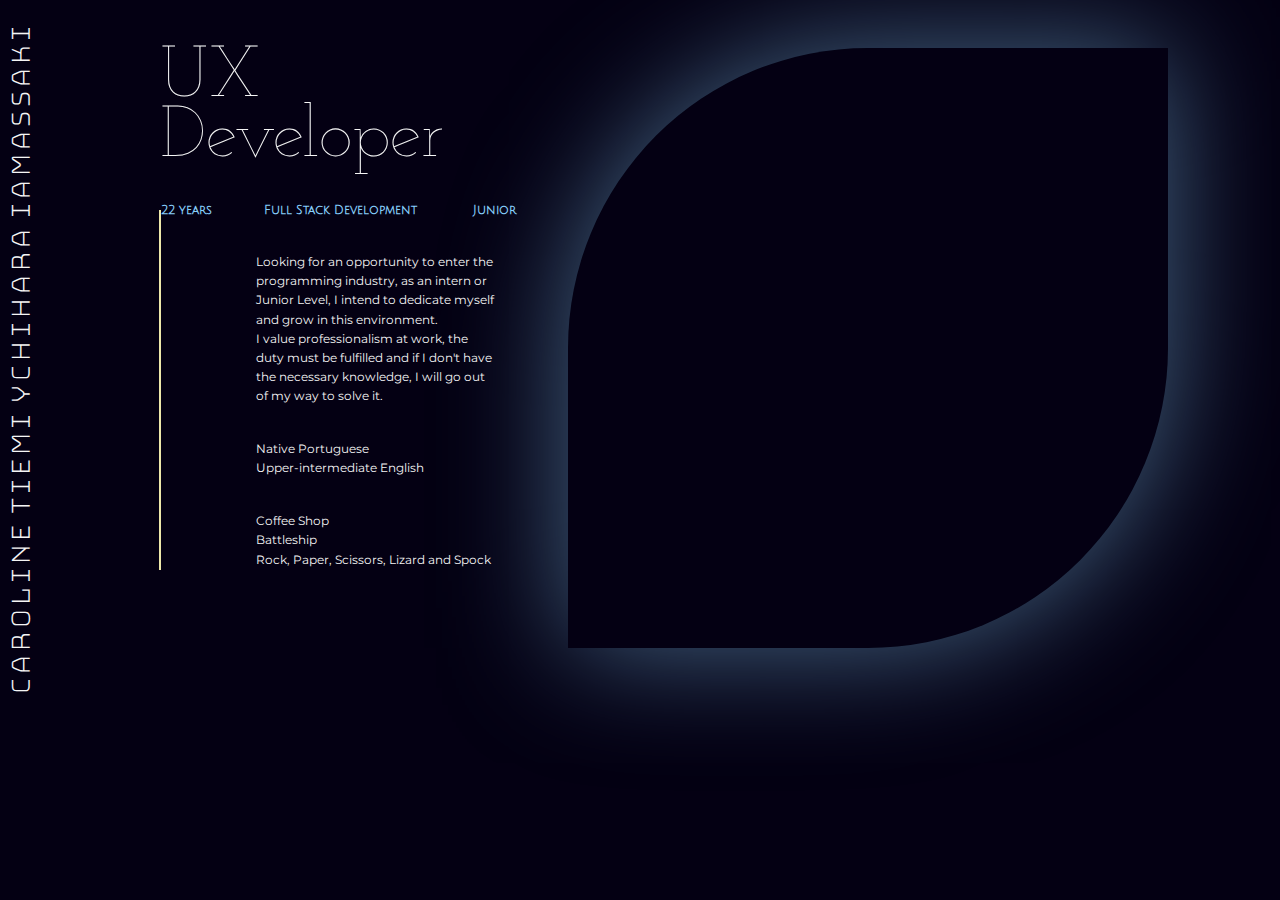
==== index.html @ ca030c57 "Initial commit" ====
<!DOCTYPE html>
<html lang="en">
    <head>
        <meta charset="utf-8">
        <link rel="stylesheet" href="https://maxst.icons8.com/vue-static/landings/line-awesome/line-awesome/1.3.0/css/line-awesome.min.css">
        <link rel="stylesheet" href="style.css" type="text/css">
        <title>CV</title>
        <style>
            @import url('https://fonts.googleapis.com/css2?family=Montserrat&display=swap');
            @import url('https://fonts.googleapis.com/css2?family=Julius+Sans+One&display=swap');
            @import url('https://fonts.googleapis.com/css2?family=Bungee+Hairline&display=swap');
            @import url('https://fonts.googleapis.com/css2?family=Josefin+Slab:wght@100&display=swap');
        </style>
    </head>
    <body>
        <!--Name-->
        <h6 class="name">Caroline Tiemi Ychihara Iamassaki</h6>
        <div class="about-me">
            <div class="about-me-text">
                <!--Title-->
                <h5>UX Developer</h5>
                <!--Age Profession Level-->
                <div class="description">
                    <h1>22 years<p class="dob">05/12/1999</p></h1>
                    <i class="las la-circle"></i>
                    <h1>Full Stack Development<p class="profession">E-commerce Applications</p></h1>
                    <i class="las la-circle"></i>
                    <h1>Junior</h1>
                </div>
                <div class="details">
                    <!--Summary-->
                    <p>Looking for an opportunity to enter the programming industry, as an intern or Junior Level, I intend to dedicate myself and grow in this environment.<br>I value professionalism at work, the duty must be fulfilled and if I don't have the necessary knowledge, I will go out of my way to solve it.</p>
                    <!--Language-->
                    <i class="las la-language"></i>
                    <p>Native Portuguese</p>
                    <p>Upper-intermediate English</p>
                    <!--Github Projects-->
                    <i class="lab la-github"></i>
                    <a href="https://github.com/KrouTm/CoffeeShop">Coffee Shop</a>
                    <a href="https://github.com/KrouTm/BattleShipX">Battleship</a>
                    <a href="https://github.com/KrouTm/RockPaperScissorsLizardSpock">Rock, Paper, Scissors, Lizard and Spock</a>
                </div>
                <!--Line-->
                <hr>
            </div>

            <!--Self-->
            <div id="background-self">
                <div class="contact">
                    <!--Email & Phone-->
                    <button id="btn"><i class="lar la-envelope"></i></button>
                    <button><i class="las la-phone"></i></button>
                </div>
            </div>
            <!--Send E-mail-->
            <div id="mail">
                <h6>My E-mail</h6>
                <p>Feel free to send me an email and offer me an opportunity.</p>
                <form action="/submit" method="POST">
                        <input class="mail-details" name="name" placeholder="Name:" type="text"/><!--Name-->
                        <input class="mail-details" name="lastname" placeholder="Last name:" type="text"/><!--Last name-->
                        <input class="mail-details" name="email" placeholder="E-mail:" type="email"/><!--E-mail-->
                        <input class="mail-details" name="phone" placeholder="Phone:" type="tel"/><!--Phone-->
                        <textarea class="mail-details" name="comments" cols="50" rows="8" placeholder="Comments (optional):"></textarea><!--Comment-->
                        <input class="submit" type="submit" value="Submit"/><!--Submit-->
                </form>
                <!--Back to Self-->
                <button id="btn0"><i class="las la-arrow-left"></i></button>
            </div>
        </div>


        <script src="script.js"></script>
    </body>
</html>
---- style.css ----
body{background-color: rgb(4, 0, 19);}
*{text-decoration: none; list-style: none; box-sizing: border-box; margin: 0; padding: 0; border: none; font-size: xx-large; color: whitesmoke; font-family: 'Montserrat', sans-serif;}

/*Name*/
.name{writing-mode: vertical-rl; transform: rotate(180deg); position: absolute; font-family: 'Bungee Hairline'; font-size: 1.3rem; top: 1rem;}

/*Self*/
.about-me{display: grid; grid-template-columns: repeat(2,0fr); justify-content: center; padding: 2rem;}
.about-me-text{width: 15rem; margin: 0 2rem; position: relative; align-items: flex-end; bottom: 0; height: 100%;}
/*Title*/
.about-me-text h5{font-family: 'Josefin Slab', serif; font-size: 3rem; font-weight: lighter; line-height: 2.5rem; padding-bottom: 1.5rem;}

/*Age Profession Level*/
.description{display: grid; grid-template-columns: repeat(5,1fr); padding-bottom: 1rem;}
.description h1{font-family: 'Julius Sans One', sans-serif; font-size: 0.5rem; color: lightskyblue; text-align: center; margin: 0 auto; width: max-content;}
.description h1 > p{font-size: 0.4rem; position: relative; opacity: 0; right: 0; left: 0; transform: translateY(-50%); transition: all .5s;}
.description h1:hover .dob{opacity: 1; transform: translateY(30%);}
.description h1:hover .profession{opacity: 1; transform: translateY(30%);}
.description i{font-size: 0.4rem; text-align: center; color:palegoldenrod;}

/*Summary*/
.details{position: relative; left: 4rem; width: 10rem; display: grid; grid-template-columns: repeat(1,1fr); line-height: 0.8rem;}
.details p{font-size: 0.5rem;}

/*Language*/
.details i{padding-top: 1rem; padding-bottom: 0.4rem; font-size: 1rem; color: lightskyblue;}

/*Github Projects*/
.details a{font-size: 0.5rem; transition: all .5s; }
.details a:hover{opacity: 0.7;}

/*Line*/
.about-me hr{display: block; width: 100%; overflow: hidden; transform: rotate(90deg); position: relative; right: 50%; color: palegoldenrod; bottom: 7.5rem; border-style: solid; border-width: 1px;}

/*Self*/
#background-self{background-image: url(https://images.unsplash.com/photo-1536590158209-e9d615d525e4?ixlib=rb-1.2.1&ixid=MnwxMjA3fDB8MHxwaG90by1wYWdlfHx8fGVufDB8fHx8&auto=format&fit=crop&w=1974&q=80); background-position: center; background-size: cover; background-repeat: no-repeat; width: 25rem; height: 25rem; border-radius: 50% 0 ; box-shadow: 0 0 5rem rgba(135, 206, 250, 0.5); display: block;}

/*Email & Phone*/
.contact{position: relative; display: flex; justify-content: left; height: 100%; align-items: flex-end; padding: 1rem;}
.contact i{font-size: 1.5rem; letter-spacing: 1rem; text-align: center; opacity: 0.7; transition: all .5s; cursor: pointer;}
.contact i:hover{opacity: 1; text-shadow: 0 0 0.2rem rgba(245, 245, 245, 0.5);}
.contact button{background-color: transparent;}

/*Send E-mail*/
#mail{display: none; border: 1px solid; width: 25rem; height: 100%; padding: 1.5rem; text-align: center;}
#mail h6{font-family: 'Julius Sans One', sans-serif; font-size: 1.5rem; font-weight: lighter; color: lightblue;}
#mail p{font-size: 0.7rem; color: palegoldenrod;}
form{padding: 1rem;}
.mail-details{font-size: 0.5rem; text-transform: capitalize; display: inline-block; width: 100%; padding: 0 0.3rem; line-height: 1rem; background-color: rgba(245, 245, 245, 0.2);}
textarea{margin: 0.5rem auto;}
.submit{color: palegoldenrod; background-color: transparent; border: 1px solid; padding: 0.5rem; cursor: pointer; width: 5rem; transition: all .5s;}
.submit:hover{opacity: 0.7;}

/*Back to Self*/
#mail i{font-size: 2rem; opacity: 0.7; text-align: left;}
#mail button{background-color: transparent;  display: flex; transition: all .5s; cursor: pointer;}
#mail button:hover{opacity: 1; transform: translateX(-0.5rem);}










/*320px — 480px: Mobile devices*/
@media (min-width:320px) and (max-width:480px){
  *{font-size: small;}
}

/*481px — 768px: iPads, Tablets*/
@media (min-width:481px) and (max-width:768px){
  *{font-size: medium;}
}

/*769px — 1024px: Small screens, laptops*/
@media (min-width:769px) and (max-width:1024px){
  *{font-size: large;}
}

@media (min-width:1025px) and (max-width:1200px){
  *{font-size: large;}
}

@media (min-width:1201px) and (max-width:1500px){
  *{font-size: x-large;}
}
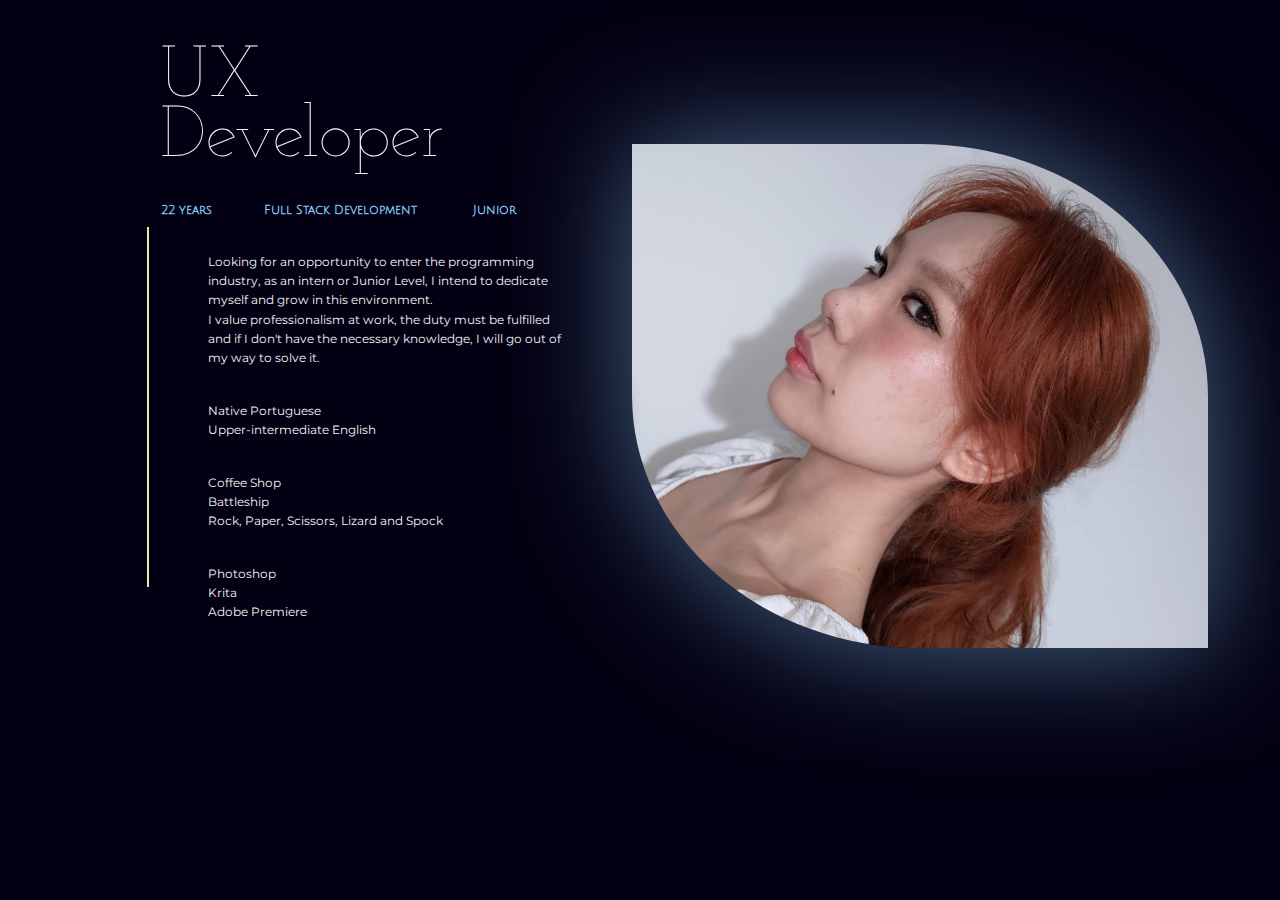
==== commit 86a079bb: "added a self photo and media query" ====
--- a/index.html
+++ b/index.html
@@ -13,12 +13,20 @@
         </style>
     </head>
     <body>
-        <!--Name-->
-        <h6 class="name">Caroline Tiemi Ychihara Iamassaki</h6>
+        <!--Name<h6 class="name">Caroline Tiemi Ychihara Iamassaki</h6>-->
+        
         <div class="about-me">
-            <div class="about-me-text">
+            <div id="about-me-text">
                 <!--Title-->
                 <h5>UX Developer</h5>
+                <div id="background-self0">
+                    <div class="contact0">
+                        <!--Email & Phone-->
+                        <button id="btn1"><i class="lar la-envelope"></i></button>
+                        <button><i class="las la-phone"></i></button>
+                    </div>                        
+                </div>
+
                 <!--Age Profession Level-->
                 <div class="description">
                     <h1>22 years<p class="dob">05/12/1999</p></h1>
@@ -39,19 +47,28 @@
                     <a href="https://github.com/KrouTm/CoffeeShop">Coffee Shop</a>
                     <a href="https://github.com/KrouTm/BattleShipX">Battleship</a>
                     <a href="https://github.com/KrouTm/RockPaperScissorsLizardSpock">Rock, Paper, Scissors, Lizard and Spock</a>
+                    <!--Additional Experience-->
+                    <i class="las la-plus"></i>
+                    <p>Photoshop</p>
+                    <p>Krita</p>
+                    <p>Adobe Premiere</p>
                 </div>
                 <!--Line-->
-                <hr>
+                <hr class="hr1">
+                <hr class="hr2">
             </div>
 
             <!--Self-->
             <div id="background-self">
-                <div class="contact">
-                    <!--Email & Phone-->
-                    <button id="btn"><i class="lar la-envelope"></i></button>
-                    <button><i class="las la-phone"></i></button>
+                <div class="back-self">
+                    <div class="contact">
+                        <!--Email & Phone-->
+                        <button id="btn"><i class="lar la-envelope"></i></button>
+                        <button><i class="las la-phone"></i></button>
+                    </div>                    
                 </div>
             </div>
+
             <!--Send E-mail-->
             <div id="mail">
                 <h6>My E-mail</h6>
@@ -69,6 +86,8 @@
             </div>
         </div>
 
+        
+
 
         <script src="script.js"></script>
     </body>
--- a/style.css
+++ b/style.css
@@ -5,13 +5,14 @@
 .name{writing-mode: vertical-rl; transform: rotate(180deg); position: absolute; font-family: 'Bungee Hairline'; font-size: 1.3rem; top: 1rem;}
 
 /*Self*/
-.about-me{display: grid; grid-template-columns: repeat(2,0fr); justify-content: center; padding: 2rem;}
-.about-me-text{width: 15rem; margin: 0 2rem; position: relative; align-items: flex-end; bottom: 0; height: 100%;}
+.about-me{display: grid; grid-template-columns: repeat(2,1fr); justify-content: center; padding-top: 2rem; padding-left: 2rem;}
+#about-me-text{display: block; width: 15rem; position: relative; align-items: flex-end; bottom: 0; height: 100%; margin: auto;}
+
 /*Title*/
-.about-me-text h5{font-family: 'Josefin Slab', serif; font-size: 3rem; font-weight: lighter; line-height: 2.5rem; padding-bottom: 1.5rem;}
+#about-me-text h5{font-family: 'Josefin Slab', serif; font-size: 3rem; font-weight: lighter; text-align: left; line-height: 2.5rem; padding-bottom: 1.5rem;}
 
 /*Age Profession Level*/
-.description{display: grid; grid-template-columns: repeat(5,1fr); padding-bottom: 1rem;}
+.description{display: grid; grid-template-columns: repeat(5,1fr); position: relative; z-index: 100;}
 .description h1{font-family: 'Julius Sans One', sans-serif; font-size: 0.5rem; color: lightskyblue; text-align: center; margin: 0 auto; width: max-content;}
 .description h1 > p{font-size: 0.4rem; position: relative; opacity: 0; right: 0; left: 0; transform: translateY(-50%); transition: all .5s;}
 .description h1:hover .dob{opacity: 1; transform: translateY(30%);}
@@ -19,30 +20,36 @@
 .description i{font-size: 0.4rem; text-align: center; color:palegoldenrod;}
 
 /*Summary*/
-.details{position: relative; left: 4rem; width: 10rem; display: grid; grid-template-columns: repeat(1,1fr); line-height: 0.8rem;}
+.details{position: relative; left: 2rem; padding: 1rem 0; width: 100%; display: grid; grid-template-columns: repeat(1,1fr); line-height: 0.8rem;}
 .details p{font-size: 0.5rem;}
 
 /*Language*/
 .details i{padding-top: 1rem; padding-bottom: 0.4rem; font-size: 1rem; color: lightskyblue;}
 
 /*Github Projects*/
-.details a{font-size: 0.5rem; transition: all .5s; }
+.details a{font-size: 0.5rem; transition: all .5s;}
 .details a:hover{opacity: 0.7;}
 
 /*Line*/
-.about-me hr{display: block; width: 100%; overflow: hidden; transform: rotate(90deg); position: relative; right: 50%; color: palegoldenrod; bottom: 7.5rem; border-style: solid; border-width: 1px;}
+.about-me hr{width: 100%; overflow: hidden; transform: rotate(90deg); position: relative; color: palegoldenrod; bottom: 10rem; border-style: solid; border-width: 1px;}
+.hr1{display: block; left: -8rem;}
+.hr2{display: none;}
 
 /*Self*/
-#background-self{background-image: url(https://images.unsplash.com/photo-1536590158209-e9d615d525e4?ixlib=rb-1.2.1&ixid=MnwxMjA3fDB8MHxwaG90by1wYWdlfHx8fGVufDB8fHx8&auto=format&fit=crop&w=1974&q=80); background-position: center; background-size: cover; background-repeat: no-repeat; width: 25rem; height: 25rem; border-radius: 50% 0 ; box-shadow: 0 0 5rem rgba(135, 206, 250, 0.5); display: block;}
+#background-self{display: flex; align-items: flex-end; position: relative; height: 100%; margin: auto; left: 0; right: 0; justify-content: center; padding-top: 4rem;}
+.back-self{background-image: url(self.jpg); background-position: center; background-size: cover; background-repeat: no-repeat; width: 24rem; height: 100%; border-radius: 0 50%; box-shadow: 0 0 5rem rgba(135, 206, 250, 0.5); margin-right: 3rem;}
+#background-self0{display: none;}
+.contact0{display: none;}
 
 /*Email & Phone*/
-.contact{position: relative; display: flex; justify-content: left; height: 100%; align-items: flex-end; padding: 1rem;}
-.contact i{font-size: 1.5rem; letter-spacing: 1rem; text-align: center; opacity: 0.7; transition: all .5s; cursor: pointer;}
-.contact i:hover{opacity: 1; text-shadow: 0 0 0.2rem rgba(245, 245, 245, 0.5);}
-.contact button{background-color: transparent;}
+.contact{position: relative; display: flex; justify-content: right; height: 100%; align-items: flex-end; padding: 1rem;}
+.contact i{font-size: 1.5rem; letter-spacing: 1rem; text-align: center; opacity: 0.7; transition: all .5s; cursor: pointer; color: rgb(4, 0, 19);}
+.contact i:hover{opacity: 1; text-shadow: 0 0 0.2rem rgba(4, 0, 19, 0.5);}
+button{background-color: transparent;}
+.contact0 button{display: none;}
 
 /*Send E-mail*/
-#mail{display: none; border: 1px solid; width: 25rem; height: 100%; padding: 1.5rem; text-align: center;}
+#mail{display: none; border: 1px solid; width: 25rem; height: fit-content; padding: 1.5rem; text-align: center; align-items: flex-end;}
 #mail h6{font-family: 'Julius Sans One', sans-serif; font-size: 1.5rem; font-weight: lighter; color: lightblue;}
 #mail p{font-size: 0.7rem; color: palegoldenrod;}
 form{padding: 1rem;}
@@ -52,16 +59,9 @@
 .submit:hover{opacity: 0.7;}
 
 /*Back to Self*/
-#mail i{font-size: 2rem; opacity: 0.7; text-align: left;}
-#mail button{background-color: transparent;  display: flex; transition: all .5s; cursor: pointer;}
+#mail i{font-size: 2rem; opacity: 0.7;}
+#mail button{background-color: transparent; display: flex; transition: all .5s; cursor: pointer;}
 #mail button:hover{opacity: 1; transform: translateX(-0.5rem);}
-
-
-
-
-
-
-
 
 
 
@@ -72,12 +72,38 @@
 
 /*481px — 768px: iPads, Tablets*/
 @media (min-width:481px) and (max-width:768px){
-  *{font-size: medium;}
+  *{font-size: large;}
+  /*Self*/
+  #background-self{display: none;}
+  .back-self{display: none;}
+  .contact{display: none;}
+  #background-self0{background-image: url(self.jpg); background-position: 60% 40%; background-size: cover; background-repeat: no-repeat; width: 100%; height: 17rem; top: 0; right: 0; left: 0; display: flex;}
+  .about-me{padding: 0;}
+  #about-me-text{width: 100%; margin: auto; position: absolute;}
+  /*Title*/
+  #about-me-text h5{text-align: right; justify-content: right; padding: 1rem; width: 100%; text-shadow: 0 0 0.5rem black; position: absolute; top: 12rem;}
+  /*Age Profession Level*/
+  .description{width: 80%; margin: auto; padding-top: 1.5rem;}
+  /*Summary*/
+  .details p,a,i{left: 0; right: 0; width: 60%; margin: auto;}
+  /*Github Projects*/
+  .details{left: 0; right: 0; margin: auto; width: 70%; line-height: 0.8rem; text-align: center;}
+  /*Line*/
+  .about-me hr{display: block; width: 15rem; margin: auto; bottom: 10rem;}
+  .hr1{left: 35%;}
+  .hr2{right: 35%;}
+  /*Email & Phone*/
+  .contact0{display: inline-table; position: absolute; padding: 1rem;}
+  .contact0 button{background-color: transparent; display: block; line-height: 2.5rem;}
+  .contact0 i{font-size: 2rem; opacity: 0.7; cursor: pointer; color: rgb(4, 0, 19);}
+  /*Send E-mail*/
+  #mail{width: 90%; height: 90%; position: absolute; left: 0; right: 0; margin: 2rem auto; justify-content: center;}
+
 }
 
 /*769px — 1024px: Small screens, laptops*/
 @media (min-width:769px) and (max-width:1024px){
-  *{font-size: large;}
+  *{font-size: medium;}
 }
 
 @media (min-width:1025px) and (max-width:1200px){
@@ -87,3 +113,7 @@
 @media (min-width:1201px) and (max-width:1500px){
   *{font-size: x-large;}
 }
+
+@media (min-width:1501px) and (max-width:1700px){
+  *{font-size: x-large;}
+}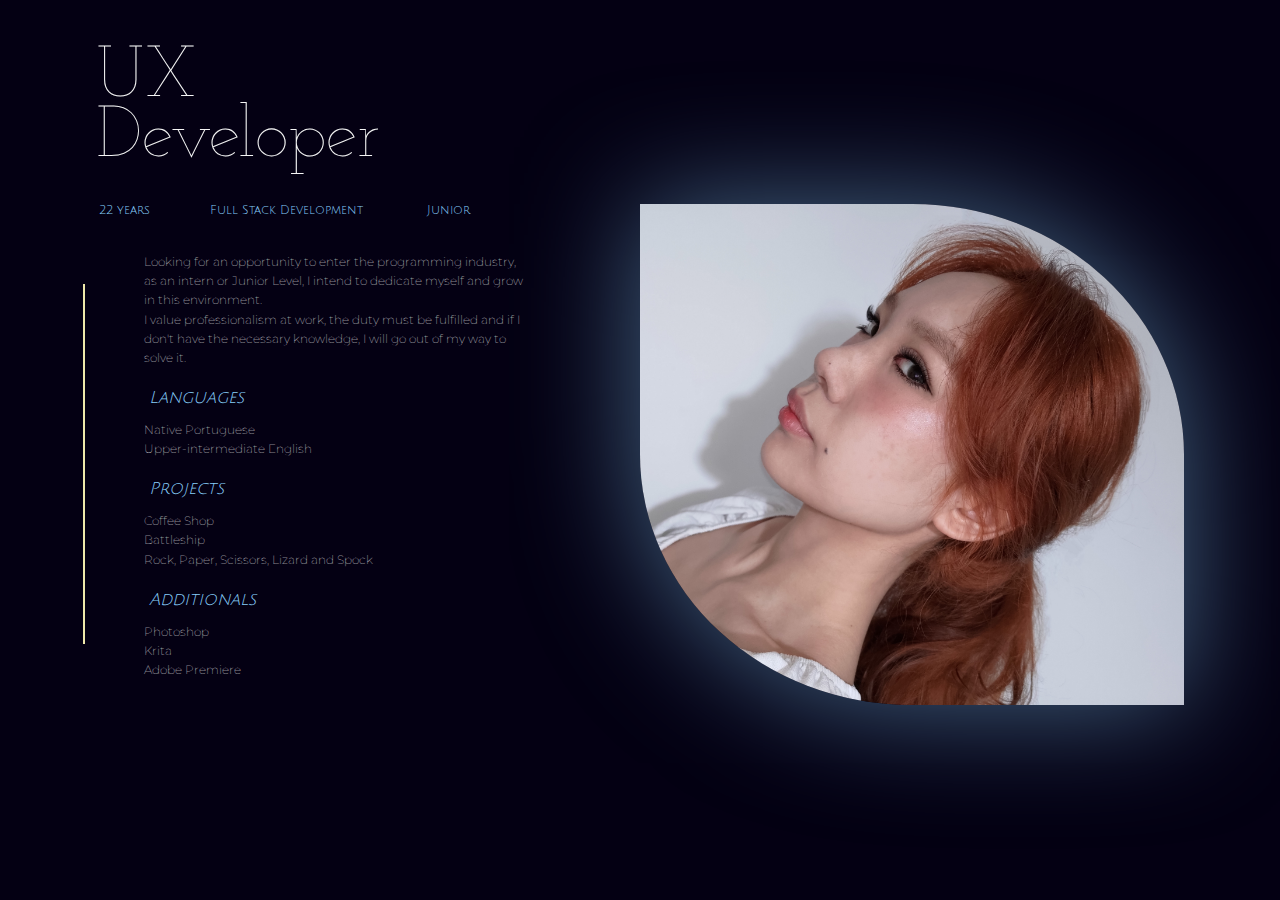
==== commit 4394b765: "navbar created" ====
--- a/index.html
+++ b/index.html
@@ -4,6 +4,12 @@
         <meta charset="utf-8">
         <link rel="stylesheet" href="https://maxst.icons8.com/vue-static/landings/line-awesome/line-awesome/1.3.0/css/line-awesome.min.css">
         <link rel="stylesheet" href="style.css" type="text/css">
+        <link
+            rel="stylesheet"
+            type="text/css"
+            href="/css/retina.css"
+            media="only screen and (-moz-min-device-pixel-ratio: 2), only screen and (-o-min-device-pixel-ratio: 2/1), only screen and (-webkit-min-device-pixel-ratio: 2), only screen and (min-device-pixel-ratio: 2)"
+        />
         <title>CV</title>
         <style>
             @import url('https://fonts.googleapis.com/css2?family=Montserrat&display=swap');
@@ -13,12 +19,16 @@
         </style>
     </head>
     <body>
-        <!--Name<h6 class="name">Caroline Tiemi Ychihara Iamassaki</h6>-->
-        
+        <nav>
+            <a href="#"><i class="las la-home"></i></a>
+            <a href=""><i class="las la-history"></i></a>
+            <a href="study.html"><i class="las la-graduation-cap"></i></a>
+            <button><i class="las la-bars"></i></button>
+        </nav>
+        <!--Title-->
+        <h5 class="title">UX<br>Developer</h5>
         <div class="about-me">
             <div id="about-me-text">
-                <!--Title-->
-                <h5>UX Developer</h5>
                 <div id="background-self0">
                     <div class="contact0">
                         <!--Email & Phone-->
@@ -39,16 +49,16 @@
                     <!--Summary-->
                     <p>Looking for an opportunity to enter the programming industry, as an intern or Junior Level, I intend to dedicate myself and grow in this environment.<br>I value professionalism at work, the duty must be fulfilled and if I don't have the necessary knowledge, I will go out of my way to solve it.</p>
                     <!--Language-->
-                    <i class="las la-language"></i>
+                    <i class="las la-language"><h1>Languages</h1></i>
                     <p>Native Portuguese</p>
                     <p>Upper-intermediate English</p>
                     <!--Github Projects-->
-                    <i class="lab la-github"></i>
+                    <i class="lab la-github"><h1>Projects</h1></i>
                     <a href="https://github.com/KrouTm/CoffeeShop">Coffee Shop</a>
                     <a href="https://github.com/KrouTm/BattleShipX">Battleship</a>
                     <a href="https://github.com/KrouTm/RockPaperScissorsLizardSpock">Rock, Paper, Scissors, Lizard and Spock</a>
                     <!--Additional Experience-->
-                    <i class="las la-plus"></i>
+                    <i class="las la-plus"><h1>Additionals</h1></i>
                     <p>Photoshop</p>
                     <p>Krita</p>
                     <p>Adobe Premiere</p>
@@ -86,6 +96,10 @@
             </div>
         </div>
 
+
+
+
+
         
 
 
--- a/style.css
+++ b/style.css
@@ -1,15 +1,21 @@
-body{background-color: rgb(4, 0, 19);}
-*{text-decoration: none; list-style: none; box-sizing: border-box; margin: 0; padding: 0; border: none; font-size: xx-large; color: whitesmoke; font-family: 'Montserrat', sans-serif;}
+body{background-color: rgb(4, 0, 19); padding: 2rem 4rem;}
+*{text-decoration: none; list-style: none; box-sizing: border-box; margin: 0; padding: 0; border: none; font-size: xx-large; color: whitesmoke; font-weight: 100; font-family: 'Montserrat', sans-serif;}
+
+
+nav{position: absolute; right: 0; margin: 0 2rem; z-index: 1000;}
+nav a{transition: all .8s; margin-right: -2rem; visibility: collapse; opacity: 0; cursor: pointer;}
+nav i{font-size: 1.5rem; color: lightblue;}
+nav:hover a{margin-right: 2.5rem; visibility: visible; opacity: 1;}
 
 /*Name*/
 .name{writing-mode: vertical-rl; transform: rotate(180deg); position: absolute; font-family: 'Bungee Hairline'; font-size: 1.3rem; top: 1rem;}
 
 /*Self*/
-.about-me{display: grid; grid-template-columns: repeat(2,1fr); justify-content: center; padding-top: 2rem; padding-left: 2rem;}
-#about-me-text{display: block; width: 15rem; position: relative; align-items: flex-end; bottom: 0; height: 100%; margin: auto;}
+.about-me{display: grid; grid-template-columns: repeat(2,1fr); width: 100%; justify-content: center;}
+#about-me-text{display: block; position: relative; width: 70%;}
 
 /*Title*/
-#about-me-text h5{font-family: 'Josefin Slab', serif; font-size: 3rem; font-weight: lighter; text-align: left; line-height: 2.5rem; padding-bottom: 1.5rem;}
+.title{font-family: 'Josefin Slab', serif; font-size: 3rem; font-weight: lighter; text-align: left; line-height: 2.5rem; padding-bottom: 1.5rem;}
 
 /*Age Profession Level*/
 .description{display: grid; grid-template-columns: repeat(5,1fr); position: relative; z-index: 100;}
@@ -24,20 +30,21 @@
 .details p{font-size: 0.5rem;}
 
 /*Language*/
-.details i{padding-top: 1rem; padding-bottom: 0.4rem; font-size: 1rem; color: lightskyblue;}
+.details i{padding-top: 0.7rem; padding-bottom: 0.3rem; font-size: 1rem; color: lightskyblue; display: grid; grid-template-columns: repeat(2,0fr);}
+.details i > h1{font-size: 0.7rem; color: lightskyblue; line-height: 1.2rem; padding-left: 0.2rem;font-family: 'Julius Sans One', sans-serif;}
 
 /*Github Projects*/
 .details a{font-size: 0.5rem; transition: all .5s;}
 .details a:hover{opacity: 0.7;}
 
 /*Line*/
-.about-me hr{width: 100%; overflow: hidden; transform: rotate(90deg); position: relative; color: palegoldenrod; bottom: 10rem; border-style: solid; border-width: 1px;}
+.about-me hr{width: 15rem; overflow: hidden; transform: rotate(90deg); position: relative; color: palegoldenrod; bottom: 10rem; border-style: solid; border-width: 1px;}
 .hr1{display: block; left: -8rem;}
 .hr2{display: none;}
 
 /*Self*/
-#background-self{display: flex; align-items: flex-end; position: relative; height: 100%; margin: auto; left: 0; right: 0; justify-content: center; padding-top: 4rem;}
-.back-self{background-image: url(self.jpg); background-position: center; background-size: cover; background-repeat: no-repeat; width: 24rem; height: 100%; border-radius: 0 50%; box-shadow: 0 0 5rem rgba(135, 206, 250, 0.5); margin-right: 3rem;}
+#background-self{position: relative; height: 100%; margin: auto; left: 0; right: 0; justify-content: center; width: 100%;}
+.back-self{background-image: url(self.jpg); background-position: center; background-size: cover; background-repeat: no-repeat; height: 100%; border-radius: 0 50%; box-shadow: 0 0 5rem rgba(135, 206, 250, 0.5);}
 #background-self0{display: none;}
 .contact0{display: none;}
 
@@ -49,7 +56,7 @@
 .contact0 button{display: none;}
 
 /*Send E-mail*/
-#mail{display: none; border: 1px solid; width: 25rem; height: fit-content; padding: 1.5rem; text-align: center; align-items: flex-end;}
+#mail{display: none; border: 1px solid; width: 100%; height: fit-content; padding: 1.5rem; text-align: center; align-items: flex-start; margin-top: -6rem; position: relative;}
 #mail h6{font-family: 'Julius Sans One', sans-serif; font-size: 1.5rem; font-weight: lighter; color: lightblue;}
 #mail p{font-size: 0.7rem; color: palegoldenrod;}
 form{padding: 1rem;}
@@ -62,6 +69,44 @@
 #mail i{font-size: 2rem; opacity: 0.7;}
 #mail button{background-color: transparent; display: flex; transition: all .5s; cursor: pointer;}
 #mail button:hover{opacity: 1; transform: translateX(-0.5rem);}
+
+
+
+
+
+
+
+
+
+
+
+
+
+
+
+
+
+
+
+
+
+
+
+
+
+
+
+
+
+
+
+
+
+
+
+
+
+
 
 
 
@@ -87,7 +132,8 @@
   /*Summary*/
   .details p,a,i{left: 0; right: 0; width: 60%; margin: auto;}
   /*Github Projects*/
-  .details{left: 0; right: 0; margin: auto; width: 70%; line-height: 0.8rem; text-align: center;}
+  .details{left: 0; right: 0; margin: auto; width: 80%; text-align: center;}
+  .details i{justify-content: center;}
   /*Line*/
   .about-me hr{display: block; width: 15rem; margin: auto; bottom: 10rem;}
   .hr1{left: 35%;}
@@ -116,4 +162,11 @@
 
 @media (min-width:1501px) and (max-width:1700px){
   *{font-size: x-large;}
-}+}
+
+@media only screen and (-moz-min-device-pixel-ratio: 2), 
+       only screen and (-o-min-device-pixel-ratio: 2/1), 
+       only screen and (-webkit-min-device-pixel-ratio: 2), 
+       only screen and (min-device-pixel-ratio: 2) {
+ /*use CSS to swap out your low res images with high res ones here*/
+}   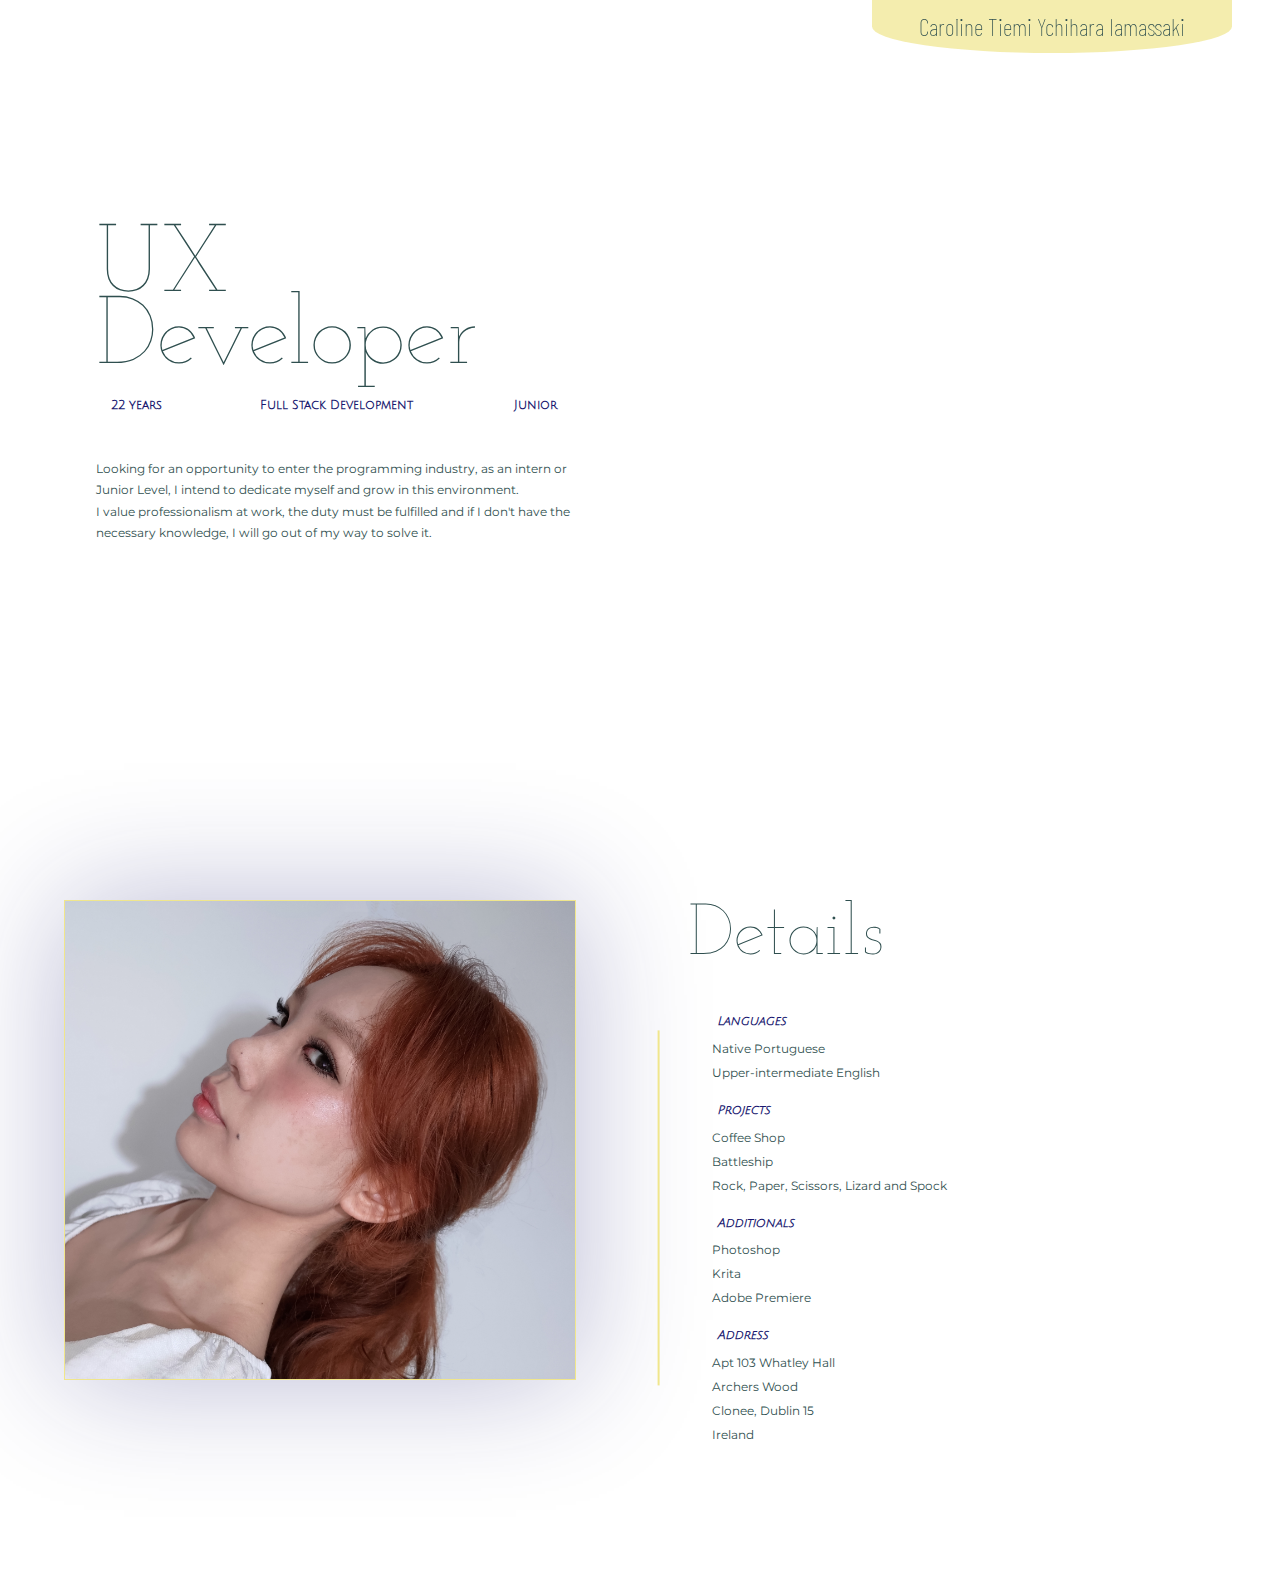
==== commit 3ff9957d: "commit" ====
--- a/index.html
+++ b/index.html
@@ -4,39 +4,33 @@
         <meta charset="utf-8">
         <link rel="stylesheet" href="https://maxst.icons8.com/vue-static/landings/line-awesome/line-awesome/1.3.0/css/line-awesome.min.css">
         <link rel="stylesheet" href="style.css" type="text/css">
-        <link
-            rel="stylesheet"
-            type="text/css"
-            href="/css/retina.css"
-            media="only screen and (-moz-min-device-pixel-ratio: 2), only screen and (-o-min-device-pixel-ratio: 2/1), only screen and (-webkit-min-device-pixel-ratio: 2), only screen and (min-device-pixel-ratio: 2)"
-        />
+        <link rel="stylesheet" href="/css/retina.css" type="text/css" media="only screen and (-moz-min-device-pixel-ratio: 2), only screen and (-o-min-device-pixel-ratio: 2/1), only screen and (-webkit-min-device-pixel-ratio: 2), only screen and (min-device-pixel-ratio: 2)"/>
         <title>CV</title>
         <style>
             @import url('https://fonts.googleapis.com/css2?family=Montserrat&display=swap');
             @import url('https://fonts.googleapis.com/css2?family=Julius+Sans+One&display=swap');
-            @import url('https://fonts.googleapis.com/css2?family=Bungee+Hairline&display=swap');
             @import url('https://fonts.googleapis.com/css2?family=Josefin+Slab:wght@100&display=swap');
+            @import url('https://fonts.googleapis.com/css2?family=Barlow+Condensed:wght@100&display=swap');
         </style>
     </head>
     <body>
         <nav>
-            <a href="#"><i class="las la-home"></i></a>
-            <a href=""><i class="las la-history"></i></a>
-            <a href="study.html"><i class="las la-graduation-cap"></i></a>
-            <button><i class="las la-bars"></i></button>
+            <div class="back-name">
+                <h6>Caroline Tiemi Ychihara Iamassaki</h6>
+                <div class="navbar-show">
+                    <p>I want to show my projects, achievements and details about my knowledge</p>
+                    <a href="index.html"><i class="las la-home"></i></a>
+                    <a href="jobs.html"><i class="las la-history"></i></a>
+                    <a href="study.html"><i class="las la-graduation-cap"></i></a>
+                </div>
+                <i class="las la-angle-down"></i>
+            </div>
         </nav>
-        <!--Title-->
-        <h5 class="title">UX<br>Developer</h5>
+
         <div class="about-me">
             <div id="about-me-text">
-                <div id="background-self0">
-                    <div class="contact0">
-                        <!--Email & Phone-->
-                        <button id="btn1"><i class="lar la-envelope"></i></button>
-                        <button><i class="las la-phone"></i></button>
-                    </div>                        
-                </div>
-
+                <!--Title-->
+                <h5 class="title">UX<br>Developer</h5>
                 <!--Age Profession Level-->
                 <div class="description">
                     <h1>22 years<p class="dob">05/12/1999</p></h1>
@@ -45,9 +39,42 @@
                     <i class="las la-circle"></i>
                     <h1>Junior</h1>
                 </div>
+                <!--Summary-->
+                <p>Looking for an opportunity to enter the programming industry, as an intern or Junior Level, I intend to dedicate myself and grow in this environment.<br>I value professionalism at work, the duty must be fulfilled and if I don't have the necessary knowledge, I will go out of my way to solve it.</p>                
+            </div>
+        </div>
+
+        <div class="about-me0">
+            <!--Self-->
+            <div id="background-self">
+                <div class="back-self">
+                    <div class="contact">
+                        <!--Email & Phone-->
+                        <button id="btn"><i class="lar la-envelope"></i></button>
+                        <button><i class="las la-phone"></i></button>
+                    </div>
+                </div>
+            </div>
+
+            <!--Send E-mail-->
+            <div id="mail">
+                <h6>My E-mail</h6>
+                <p>Feel free to send me an email and offer me an opportunity.</p>
+                <form action="/submit" method="POST">
+                        <input class="mail-details" name="name" placeholder="Name:" type="text"/><!--Name-->
+                        <input class="mail-details" name="lastname" placeholder="Last name:" type="text"/><!--Last name-->
+                        <input class="mail-details" name="email" placeholder="E-mail:" type="email"/><!--E-mail-->
+                        <input class="mail-details" name="phone" placeholder="Phone:" type="tel"/><!--Phone-->
+                        <textarea class="mail-details" name="comments" cols="50" rows="5" placeholder="Comments (optional):"></textarea><!--Comment-->
+                        <input class="submit" type="submit" value="Submit"/><!--Submit-->
+                </form>
+                <!--Back to Self-->
+                <button id="btn0"><i class="las la-arrow-left"></i></button>
+            </div>
+
+            <div class="folder">
+                <h5>Details</h5>
                 <div class="details">
-                    <!--Summary-->
-                    <p>Looking for an opportunity to enter the programming industry, as an intern or Junior Level, I intend to dedicate myself and grow in this environment.<br>I value professionalism at work, the duty must be fulfilled and if I don't have the necessary knowledge, I will go out of my way to solve it.</p>
                     <!--Language-->
                     <i class="las la-language"><h1>Languages</h1></i>
                     <p>Native Portuguese</p>
@@ -62,47 +89,15 @@
                     <p>Photoshop</p>
                     <p>Krita</p>
                     <p>Adobe Premiere</p>
+                    <i class="las la-map-marked-alt"><h1>Address</h1></i>
+                    <p>Apt 103 Whatley Hall<br>Archers Wood<br>Clonee, Dublin 15<br>Ireland</p>
                 </div>
+
                 <!--Line-->
-                <hr class="hr1">
-                <hr class="hr2">
-            </div>
-
-            <!--Self-->
-            <div id="background-self">
-                <div class="back-self">
-                    <div class="contact">
-                        <!--Email & Phone-->
-                        <button id="btn"><i class="lar la-envelope"></i></button>
-                        <button><i class="las la-phone"></i></button>
-                    </div>                    
-                </div>
-            </div>
-
-            <!--Send E-mail-->
-            <div id="mail">
-                <h6>My E-mail</h6>
-                <p>Feel free to send me an email and offer me an opportunity.</p>
-                <form action="/submit" method="POST">
-                        <input class="mail-details" name="name" placeholder="Name:" type="text"/><!--Name-->
-                        <input class="mail-details" name="lastname" placeholder="Last name:" type="text"/><!--Last name-->
-                        <input class="mail-details" name="email" placeholder="E-mail:" type="email"/><!--E-mail-->
-                        <input class="mail-details" name="phone" placeholder="Phone:" type="tel"/><!--Phone-->
-                        <textarea class="mail-details" name="comments" cols="50" rows="8" placeholder="Comments (optional):"></textarea><!--Comment-->
-                        <input class="submit" type="submit" value="Submit"/><!--Submit-->
-                </form>
-                <!--Back to Self-->
-                <button id="btn0"><i class="las la-arrow-left"></i></button>
+                <hr>
             </div>
         </div>
-
-
-
-
-
         
-
-
         <script src="script.js"></script>
     </body>
 </html>--- a/style.css
+++ b/style.css
@@ -1,94 +1,134 @@
-body{background-color: rgb(4, 0, 19); padding: 2rem 4rem;}
-*{text-decoration: none; list-style: none; box-sizing: border-box; margin: 0; padding: 0; border: none; font-size: xx-large; color: whitesmoke; font-weight: 100; font-family: 'Montserrat', sans-serif;}
-
-
-nav{position: absolute; right: 0; margin: 0 2rem; z-index: 1000;}
-nav a{transition: all .8s; margin-right: -2rem; visibility: collapse; opacity: 0; cursor: pointer;}
-nav i{font-size: 1.5rem; color: lightblue;}
-nav:hover a{margin-right: 2.5rem; visibility: visible; opacity: 1;}
-
-/*Name*/
-.name{writing-mode: vertical-rl; transform: rotate(180deg); position: absolute; font-family: 'Bungee Hairline'; font-size: 1.3rem; top: 1rem;}
+body{background-image: url(https://images.unsplash.com/photo-1558591710-4b4a1ae0f04d?ixlib=rb-1.2.1&ixid=MnwxMjA3fDB8MHxwaG90by1wYWdlfHx8fGVufDB8fHx8&auto=format&fit=crop&w=1974&q=80); background-position: center; background-size: cover; background-repeat: no-repeat; height: 100%; width: 100%;}
+*{text-decoration: none; list-style: none; box-sizing: border-box; margin: 0; padding: 0; border: none; font-size: xx-large; color: darkslategrey; font-family: 'Montserrat', sans-serif;}
+
+
+nav{display: flex; right: 2rem;background-color: rgba(240, 230, 140, 0.7); position: fixed; z-index: 1000; border-bottom-left-radius: 50%; border-bottom-right-radius: 50%;}
+.back-name{width: 15rem; height: 100%; position: relative; padding: 0.5rem; text-align: center;}
+nav h6{font-family: 'Barlow Condensed', sans-serif; font-weight: lighter;}
+nav p{font-size: 0.5rem; padding: 1rem;}
+.navbar-show i{font-size: larger; padding: 0 1rem; margin: auto; transition: all .5s;}
+.navbar-show i:hover{opacity: 0.7;}
+.navbar-show{overflow: hidden; transition: all .8s ease-in-out; height: 0;}
+.back-name:hover .navbar-show{height: 5rem;}
+
+/*Title*/
+.title{font-family: 'Josefin Slab', serif; font-size: 4rem; font-weight: lighter; text-align: left; line-height: 3rem;}
 
 /*Self*/
-.about-me{display: grid; grid-template-columns: repeat(2,1fr); width: 100%; justify-content: center;}
-#about-me-text{display: block; position: relative; width: 70%;}
-
-/*Title*/
-.title{font-family: 'Josefin Slab', serif; font-size: 3rem; font-weight: lighter; text-align: left; line-height: 2.5rem; padding-bottom: 1.5rem;}
+.about-me{width: 100%; justify-content: center; padding: 2rem 4rem; height: 100vh;}
+#about-me-text{display: block; position: relative; width: 20rem; top: 50%; transform: translateY(-70%);}
 
 /*Age Profession Level*/
-.description{display: grid; grid-template-columns: repeat(5,1fr); position: relative; z-index: 100;}
-.description h1{font-family: 'Julius Sans One', sans-serif; font-size: 0.5rem; color: lightskyblue; text-align: center; margin: 0 auto; width: max-content;}
-.description h1 > p{font-size: 0.4rem; position: relative; opacity: 0; right: 0; left: 0; transform: translateY(-50%); transition: all .5s;}
-.description h1:hover .dob{opacity: 1; transform: translateY(30%);}
-.description h1:hover .profession{opacity: 1; transform: translateY(30%);}
-.description i{font-size: 0.4rem; text-align: center; color:palegoldenrod;}
+.description{display: grid; grid-template-columns: repeat(5,1fr); position: relative; z-index: 100; margin-top: 1rem;}
+.description h1{font-family: 'Julius Sans One', sans-serif; font-size: 0.5rem; color: midnightblue; text-align: center; margin: 0 auto; width: max-content;}
+.description h1 > p{font-size: 0.4rem; position: relative; opacity: 0; right: 0; left: 0; transform: translateY(-80%); transition: all .5s;}
+.description h1:hover .dob{opacity: 1; transform: translateY(-30%);}
+.description h1:hover .profession{opacity: 1; transform: translateY(-30%);}
+.description i{font-size: 0.4rem; text-align: center; color: midnightblue;}
 
 /*Summary*/
-.details{position: relative; left: 2rem; padding: 1rem 0; width: 100%; display: grid; grid-template-columns: repeat(1,1fr); line-height: 0.8rem;}
-.details p{font-size: 0.5rem;}
-
-/*Language*/
-.details i{padding-top: 0.7rem; padding-bottom: 0.3rem; font-size: 1rem; color: lightskyblue; display: grid; grid-template-columns: repeat(2,0fr);}
-.details i > h1{font-size: 0.7rem; color: lightskyblue; line-height: 1.2rem; padding-left: 0.2rem;font-family: 'Julius Sans One', sans-serif;}
-
-/*Github Projects*/
-.details a{font-size: 0.5rem; transition: all .5s;}
+.about-me p{font-size: 0.5rem; margin-top: 0.5rem; line-height: 0.9rem;}
+
+/*Self Details*/
+.about-me0{display: grid; grid-template-columns: repeat(2,1fr); width: 100%; justify-content: center;}
+.about-me0 p{font-size: 0.5rem;}
+#background-self{position: relative; height: 100%; width: 100%;}
+.back-self{background-image: url(self.jpg); background-position: center; background-size: cover; background-repeat: no-repeat; width: 80%; height: 20rem; box-shadow: 0 0 5rem rgba(25, 25, 112, 0.3); position: relative; border: 1px solid khaki; margin: auto;}
+
+
+/*Email & Phone*/
+.contact{position: relative; display: flex; justify-content: right; height: 100%; align-items: flex-end; padding-bottom: 1rem; padding-right: 0.5rem;}
+.contact i{font-size: 2rem; letter-spacing: 1rem; text-align: center; transition: .5s; cursor: pointer; color: khaki; text-shadow: 0 0 0.5rem rgba(25, 25, 112, 0.2);}
+.contact i:hover{-webkit-animation: ring 1.2s infinite ease-in-out;}
+button{background-color: transparent;}
+
+@-webkit-keyframes ring {
+  0% {transform: rotate(0) scale(1) skew(1deg)}
+  10% {transform: rotate(-25deg) scale(1) skew(1deg)}
+  20% {transform: rotate(25deg) scale(1) skew(1deg)}
+  30% {transform: rotate(-25deg) scale(1) skew(1deg)}
+  40% {transform: rotate(25deg) scale(1) skew(1deg)}
+  50% {transform: rotate(0) scale(1) skew(1deg)}
+  100% {transform: rotate(0) scale(1) skew(1deg)}
+}
+
+
+
+/*Details*/
+.folder{margin-left: 2rem; margin-bottom: 5rem;}
+.folder h5{font-size: 3rem; font-weight: lighter; font-family: 'Josefin Slab', serif; padding-bottom: 1rem;}
+.details{line-height: 1rem; padding-left: 1rem;}
+.details i{color: midnightblue; display: flex; padding-top: 0.5rem;}
+.details i > h1{font-size: 0.5rem; color: midnightblue; line-height: 1.2rem; padding-left: 0.2rem; font-family: 'Julius Sans One', sans-serif;}
+.details a{font-size: 0.5rem; transition: all .5s; display: grid;}
 .details a:hover{opacity: 0.7;}
-
 /*Line*/
-.about-me hr{width: 15rem; overflow: hidden; transform: rotate(90deg); position: relative; color: palegoldenrod; bottom: 10rem; border-style: solid; border-width: 1px;}
-.hr1{display: block; left: -8rem;}
-.hr2{display: none;}
-
-/*Self*/
-#background-self{position: relative; height: 100%; margin: auto; left: 0; right: 0; justify-content: center; width: 100%;}
-.back-self{background-image: url(self.jpg); background-position: center; background-size: cover; background-repeat: no-repeat; height: 100%; border-radius: 0 50%; box-shadow: 0 0 5rem rgba(135, 206, 250, 0.5);}
-#background-self0{display: none;}
-.contact0{display: none;}
-
-/*Email & Phone*/
-.contact{position: relative; display: flex; justify-content: right; height: 100%; align-items: flex-end; padding: 1rem;}
-.contact i{font-size: 1.5rem; letter-spacing: 1rem; text-align: center; opacity: 0.7; transition: all .5s; cursor: pointer; color: rgb(4, 0, 19);}
-.contact i:hover{opacity: 1; text-shadow: 0 0 0.2rem rgba(4, 0, 19, 0.5);}
-button{background-color: transparent;}
-.contact0 button{display: none;}
+hr{width: 60%; overflow: hidden; margin: auto; transform: rotate(90deg); position: relative; color: khaki; border-style: solid; border-width: 1px;}
+hr{display: block; left: -55%; bottom: 10rem;}
+
+
+
 
 /*Send E-mail*/
-#mail{display: none; border: 1px solid; width: 100%; height: fit-content; padding: 1.5rem; text-align: center; align-items: flex-start; margin-top: -6rem; position: relative;}
-#mail h6{font-family: 'Julius Sans One', sans-serif; font-size: 1.5rem; font-weight: lighter; color: lightblue;}
-#mail p{font-size: 0.7rem; color: palegoldenrod;}
+#mail{display: none; border: 1px solid; width: 80%; height: fit-content; padding: 1.5rem; text-align: center; margin: auto; position: relative; background-color: rgba(25, 25, 112, 0.8);}
+::placeholder{color: rgba(255, 255, 255, 0.5);}
+#mail h6{font-family: 'Julius Sans One', sans-serif; font-size: 1.5rem; font-weight: lighter; color: white;}
+#mail p{color: khaki;}
 form{padding: 1rem;}
-.mail-details{font-size: 0.5rem; text-transform: capitalize; display: inline-block; width: 100%; padding: 0 0.3rem; line-height: 1rem; background-color: rgba(245, 245, 245, 0.2);}
-textarea{margin: 0.5rem auto;}
-.submit{color: palegoldenrod; background-color: transparent; border: 1px solid; padding: 0.5rem; cursor: pointer; width: 5rem; transition: all .5s;}
+.mail-details{font-size: 0.5rem; color: white; text-transform: capitalize; display: inline-block; width: 100%; padding: 0 0.3rem; line-height: 1rem; background-color: rgba(245, 245, 245, 0.2);}
+textarea{margin: 0.5rem auto; color: white;}
+.submit{color: khaki; background-color: transparent; border: 1px solid; padding: 0.5rem; cursor: pointer; width: 5rem; transition: all .5s;}
 .submit:hover{opacity: 0.7;}
 
 /*Back to Self*/
-#mail i{font-size: 2rem; opacity: 0.7;}
+#mail i{font-size: 2rem; opacity: 0.7; color: khaki;}
 #mail button{background-color: transparent; display: flex; transition: all .5s; cursor: pointer;}
 #mail button:hover{opacity: 1; transform: translateX(-0.5rem);}
 
 
 
-
-
-
-
-
-
-
-
-
-
-
-
-
-
-
-
-
+/*Certificates*/
+.course h5{font-family: 'Josefin Slab', serif; font-size: 4rem; font-weight: lighter; text-align: center; padding-top: 2rem;}
+.card {width: 60%; height: auto; position: relative; left: 0; right: 0; margin: 5rem auto;}
+.card .image {width: 90%; height: 100%; overflow: hidden; margin: auto;}
+.card .image img {width: 100%; transition: .8s; border: 1rem double goldenrod; background-color: darkgoldenrod;}
+.card:hover .image img {opacity: .5; transform: translateX(20%);}
+.card .details {position: absolute; top: 0; left: 0; width: 70%; height: 100%; background: palegoldenrod; transition: .8s; transform-origin: left; transform: perspective(2000px) rotateY(-90deg);}
+.card:hover .details {transform: perspective(2000px) rotateY(0deg);}
+.card .details .center {padding: 1rem 0.5rem; text-align: center; background: white; position: absolute; top: 50%; transform: translateY(-50%); right: 0; left: 0;}
+.card .details .center h1 {font-family: 'Julius Sans One', sans-serif; padding-bottom: 0.5rem; color: rgb(4, 0, 19);}
+.card .details .center p {font-family: 'Josefin Slab'; font-size: 0.7rem; font-weight: bold; color: darkslategray;}
+.about-course{overflow: auto;}
+.about-course img{width: auto; height: 1.5rem;}
+
+@media (min-width:481px) and (max-width:768px){
+  .card .image img {border: 0.5rem double goldenrod;}
+  .card {width: 100%;}
+  .card .details {width: 90%;}
+}
+
+
+
+/*Jobs*/
+.container {min-height: 100vh; width: 100%; display: flex; align-items: center; justify-content: center;}
+.timeline {width: 90%; height: auto; max-width: 40rem; margin: 0 auto; position: relative;}
+.timeline ul {list-style: none;}
+.timeline ul li {padding: 1rem; background-color: rgba(25, 25, 112, 0.8); border-radius: 10px; margin-bottom: 1rem;}
+.timeline ul li:last-child {margin-bottom: 0;}
+.timeline-content h1 {font-family: 'Julius Sans One', sans-serif; margin-bottom: 0.5rem; color: khaki;}
+.timeline-content p {font-family: 'Josefin Slab'; font-size: 0.7rem; font-weight: bold; letter-spacing: 0.05rem; line-height: 1rem; color: black; color: white;}
+.timeline-content h3{font-size: 0.5rem; color: white;}
+
+@media only screen and (min-width: 768px) {
+  .timeline:before {content: ""; position: absolute; top: 0; left: 50%; transform: translateX(-50%); width: 2px; height: 100%; background-color: khaki;}
+  .timeline ul li {width: 50%; position: relative; margin-bottom: 50px;}
+  .timeline ul li:nth-child(odd) {float: left; clear: right; transform: translateX(-30px); border-radius: 20px 0px 20px 20px;}
+  .timeline ul li:nth-child(even) {float: right; clear: left; transform: translateX(30px); border-radius: 0px 20px 20px 20px;}
+  .timeline ul li::before {content: ""; position: absolute; height: 20px; width: 20px; border-radius: 50%; background-color: khaki; top: 0px;}
+  .timeline ul li:nth-child(odd)::before {transform: translate(50%, -50%); right: -30px;}
+  .timeline ul li:nth-child(even)::before {transform: translate(-50%, -50%); left: -30px;}
+  .timeline-content h3{position: absolute; top: -30px; color: darkslategray;}
+}
 
 
 
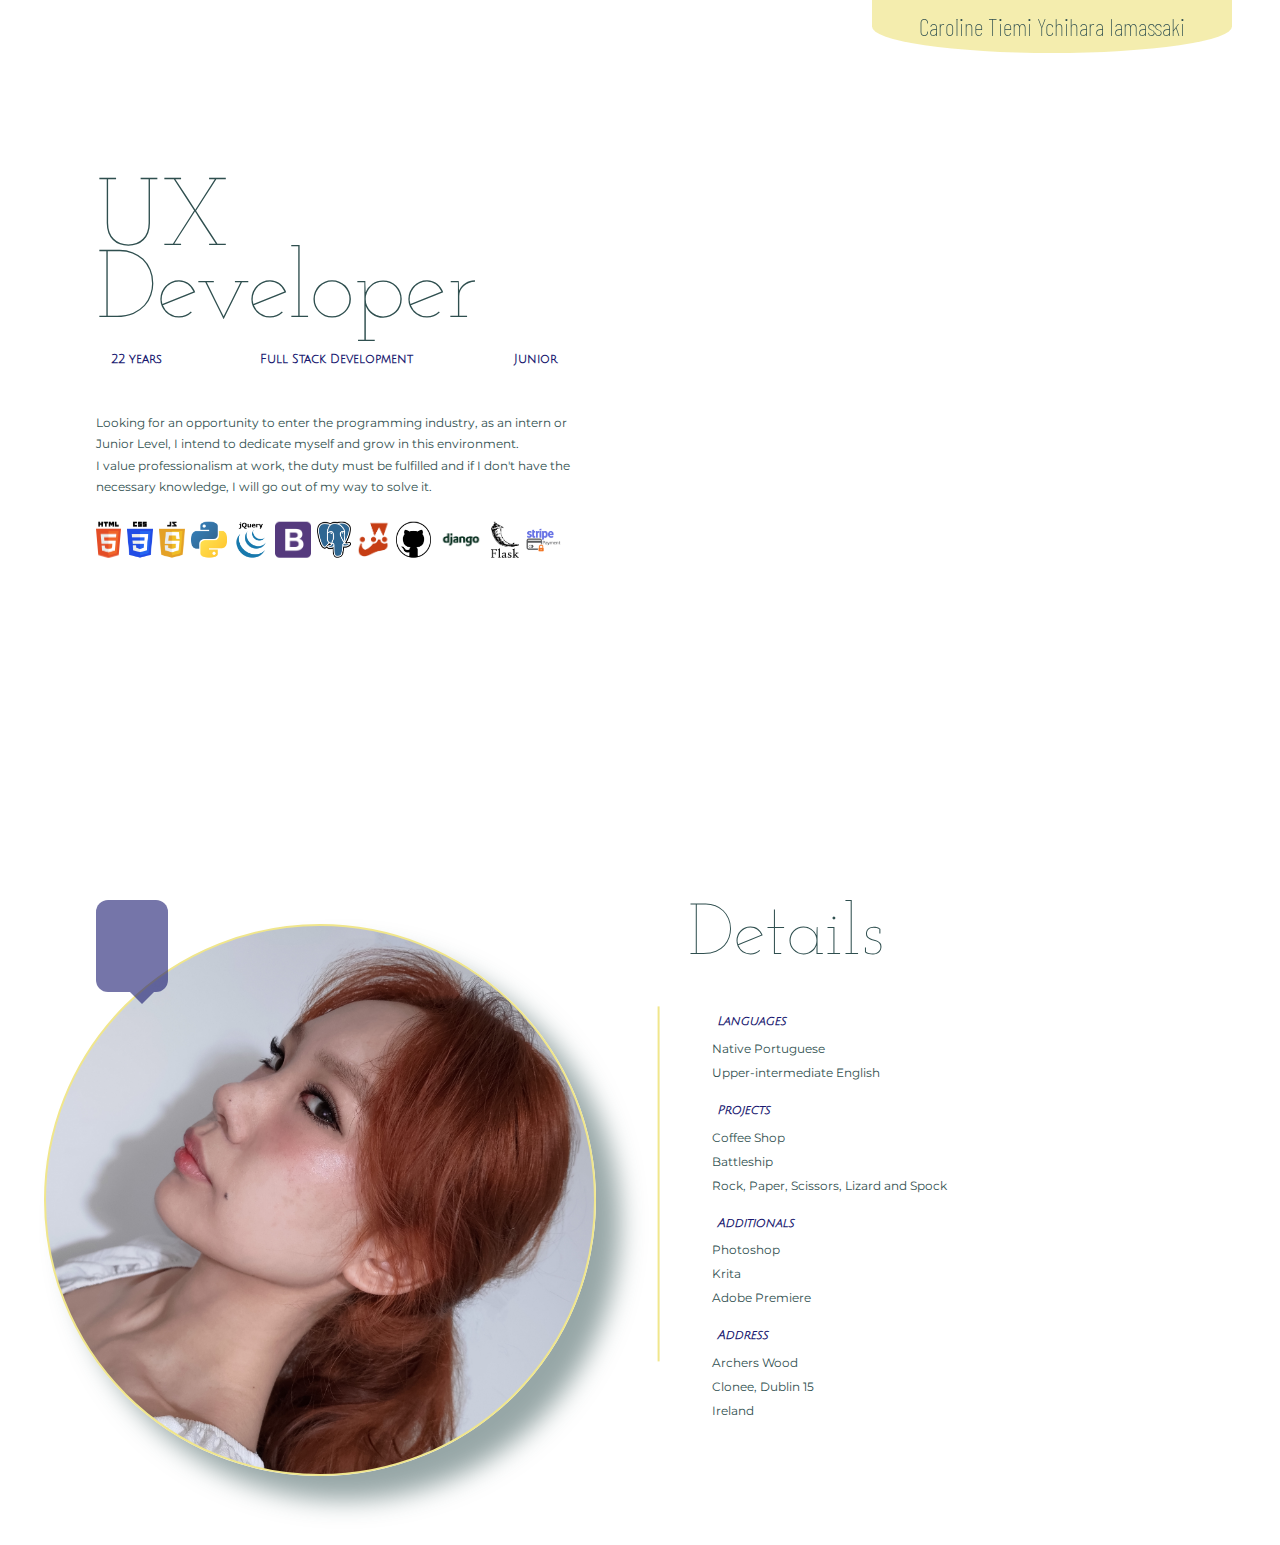
==== commit f82f37d4: "logos added" ====
--- a/index.html
+++ b/index.html
@@ -40,20 +40,35 @@
                     <h1>Junior</h1>
                 </div>
                 <!--Summary-->
-                <p>Looking for an opportunity to enter the programming industry, as an intern or Junior Level, I intend to dedicate myself and grow in this environment.<br>I value professionalism at work, the duty must be fulfilled and if I don't have the necessary knowledge, I will go out of my way to solve it.</p>                
+                <p>Looking for an opportunity to enter the programming industry, as an intern or Junior Level, I intend to dedicate myself and grow in this environment.<br>I value professionalism at work, the duty must be fulfilled and if I don't have the necessary knowledge, I will go out of my way to solve it.</p>       
+                <div class="tecnologies">
+                    <img src="Logos/html-logo.png">
+                    <img src="Logos/css-logo.png">
+                    <img src="Logos/js-logo.png">
+                    <img src="Logos/python-logo.png">
+                    <img src="Logos/jquery-logo.png">
+                    <img src="Logos/bootstrap-logo.png">
+                    <img src="Logos/postgres-logo.png">
+                    <img src="Logos/jest-logo.png">
+                    <img src="Logos/github-logo.png">
+                    <img src="Logos/django-logo.png">
+                    <img src="Logos/flask-logo.png">
+                    <img src="Logos/strip-logo.png">
+                </div>
+                
             </div>
+
         </div>
 
         <div class="about-me0">
             <!--Self-->
             <div id="background-self">
-                <div class="back-self">
-                    <div class="contact">
-                        <!--Email & Phone-->
-                        <button id="btn"><i class="lar la-envelope"></i></button>
-                        <button><i class="las la-phone"></i></button>
-                    </div>
-                </div>
+                <div class="contact">
+                    <!--Email & Phone-->
+                    <button id="btn"><i class="lar la-envelope"></i></button>
+                    <button><i class="las la-phone"></i></button>
+                </div>                
+                <div class="back-self"></div>
             </div>
 
             <!--Send E-mail-->
@@ -74,25 +89,24 @@
 
             <div class="folder">
                 <h5>Details</h5>
-                <div class="details">
-                    <!--Language-->
-                    <i class="las la-language"><h1>Languages</h1></i>
-                    <p>Native Portuguese</p>
-                    <p>Upper-intermediate English</p>
-                    <!--Github Projects-->
-                    <i class="lab la-github"><h1>Projects</h1></i>
-                    <a href="https://github.com/KrouTm/CoffeeShop">Coffee Shop</a>
-                    <a href="https://github.com/KrouTm/BattleShipX">Battleship</a>
-                    <a href="https://github.com/KrouTm/RockPaperScissorsLizardSpock">Rock, Paper, Scissors, Lizard and Spock</a>
-                    <!--Additional Experience-->
-                    <i class="las la-plus"><h1>Additionals</h1></i>
-                    <p>Photoshop</p>
-                    <p>Krita</p>
-                    <p>Adobe Premiere</p>
-                    <i class="las la-map-marked-alt"><h1>Address</h1></i>
-                    <p>Apt 103 Whatley Hall<br>Archers Wood<br>Clonee, Dublin 15<br>Ireland</p>
-                </div>
-
+                    <div class="details">
+                        <!--Language-->
+                        <i class="las la-language"><h1>Languages</h1></i>
+                        <p>Native Portuguese</p>
+                        <p>Upper-intermediate English</p>
+                        <!--Github Projects-->
+                        <i class="lab la-github"><h1>Projects</h1></i>
+                        <a href="https://github.com/KrouTm/CoffeeShop">Coffee Shop</a>
+                        <a href="https://github.com/KrouTm/BattleShipX">Battleship</a>
+                        <a href="https://github.com/KrouTm/RockPaperScissorsLizardSpock">Rock, Paper, Scissors, Lizard and Spock</a>
+                        <!--Additional Experience-->
+                        <i class="las la-plus"><h1>Additionals</h1></i>
+                        <p>Photoshop</p>
+                        <p>Krita</p>
+                        <p>Adobe Premiere</p>
+                        <i class="las la-map-marked-alt"><h1>Address</h1></i>
+                        <p>Archers Wood<br>Clonee, Dublin 15<br>Ireland</p>
+                    </div>
                 <!--Line-->
                 <hr>
             </div>
--- a/style.css
+++ b/style.css
@@ -2,14 +2,17 @@
 *{text-decoration: none; list-style: none; box-sizing: border-box; margin: 0; padding: 0; border: none; font-size: xx-large; color: darkslategrey; font-family: 'Montserrat', sans-serif;}
 
 
-nav{display: flex; right: 2rem;background-color: rgba(240, 230, 140, 0.7); position: fixed; z-index: 1000; border-bottom-left-radius: 50%; border-bottom-right-radius: 50%;}
+nav{display: flex; right: 2rem; background-color: rgba(240, 230, 140, 0.7); position: fixed; z-index: 1000; border-bottom-left-radius: 50%; border-bottom-right-radius: 50%; width: fit-content;}
 .back-name{width: 15rem; height: 100%; position: relative; padding: 0.5rem; text-align: center;}
 nav h6{font-family: 'Barlow Condensed', sans-serif; font-weight: lighter;}
 nav p{font-size: 0.5rem; padding: 1rem;}
-.navbar-show i{font-size: larger; padding: 0 1rem; margin: auto; transition: all .5s;}
+.navbar-show i{font-size: larger; padding: 0 1rem; margin: auto; transition: all .5s; width: max-content;}
 .navbar-show i:hover{opacity: 0.7;}
 .navbar-show{overflow: hidden; transition: all .8s ease-in-out; height: 0;}
 .back-name:hover .navbar-show{height: 5rem;}
+@media (max-width:768px){
+  nav{right: 0; left: 0; margin: auto; justify-content: center;}
+}
 
 /*Title*/
 .title{font-family: 'Josefin Slab', serif; font-size: 4rem; font-weight: lighter; text-align: left; line-height: 3rem;}
@@ -33,12 +36,13 @@
 .about-me0{display: grid; grid-template-columns: repeat(2,1fr); width: 100%; justify-content: center;}
 .about-me0 p{font-size: 0.5rem;}
 #background-self{position: relative; height: 100%; width: 100%;}
-.back-self{background-image: url(self.jpg); background-position: center; background-size: cover; background-repeat: no-repeat; width: 80%; height: 20rem; box-shadow: 0 0 5rem rgba(25, 25, 112, 0.3); position: relative; border: 1px solid khaki; margin: auto;}
-
+.back-self{background-image: url(self.jpg); background-position: center; background-size: cover; background-repeat: no-repeat; width: 23rem; height: 23rem; box-shadow: 0 0 5rem rgba(25, 25, 112, 0.3); position: relative; bottom: -1rem; border: 2px solid khaki; margin: auto; border-radius: 50%; z-index: -10; box-shadow: 1rem 1rem 1rem rgba(47, 79, 79, 0.5);}
 
 /*Email & Phone*/
-.contact{position: relative; display: flex; justify-content: right; height: 100%; align-items: flex-end; padding-bottom: 1rem; padding-right: 0.5rem;}
-.contact i{font-size: 2rem; letter-spacing: 1rem; text-align: center; transition: .5s; cursor: pointer; color: khaki; text-shadow: 0 0 0.5rem rgba(25, 25, 112, 0.2);}
+.contact{position: absolute; left: 15%; padding: 1rem 0.5rem; display: flex; width: fit-content; background-color: rgba(25, 25, 112, 0.6); border-radius: 0.5rem;}
+.contact:after{content: ""; width: 0; height: 0; position: absolute; border-right: 0.5rem solid transparent; border-left: 0.5rem solid transparent; border-top: 0.5rem solid; right: 20%; bottom: -0.5rem; color: rgba(25, 25, 112, 0.6);}
+
+.contact i{font-size: 1.5rem; padding: 0 0.5rem; text-align: center; transition: .5s; cursor: pointer; color: khaki; text-shadow: 0 0 0.5rem rgba(25, 25, 112, 0.2);}
 .contact i:hover{-webkit-animation: ring 1.2s infinite ease-in-out;}
 button{background-color: transparent;}
 
@@ -65,8 +69,8 @@
 /*Line*/
 hr{width: 60%; overflow: hidden; margin: auto; transform: rotate(90deg); position: relative; color: khaki; border-style: solid; border-width: 1px;}
 hr{display: block; left: -55%; bottom: 10rem;}
-
-
+.tecnologies{position: relative; margin-top: 1rem;}
+.tecnologies img{width: auto; height: 1.5rem;}
 
 
 /*Send E-mail*/
@@ -88,7 +92,13 @@
 
 
 /*Certificates*/
+.course{z-index: -100;}
 .course h5{font-family: 'Josefin Slab', serif; font-size: 4rem; font-weight: lighter; text-align: center; padding-top: 2rem;}
+.course p{text-align: center; margin: auto; font-size: 0.7rem; width: fit-content; padding: 0.5rem;}
+.quote{ background-color: khaki; position: relative; top: 1rem; max-width: 35rem; margin: auto;}
+.quote i{font-size: 1.5rem;}
+.la-quote-left{position: relative; left: -0.5rem; top: -0.5rem;}
+.la-quote-right{display: flex; justify-content: right; position: relative; right: -0.5rem; bottom: -0.5rem;}
 .card {width: 60%; height: auto; position: relative; left: 0; right: 0; margin: 5rem auto;}
 .card .image {width: 90%; height: 100%; overflow: hidden; margin: auto;}
 .card .image img {width: 100%; transition: .8s; border: 1rem double goldenrod; background-color: darkgoldenrod;}
